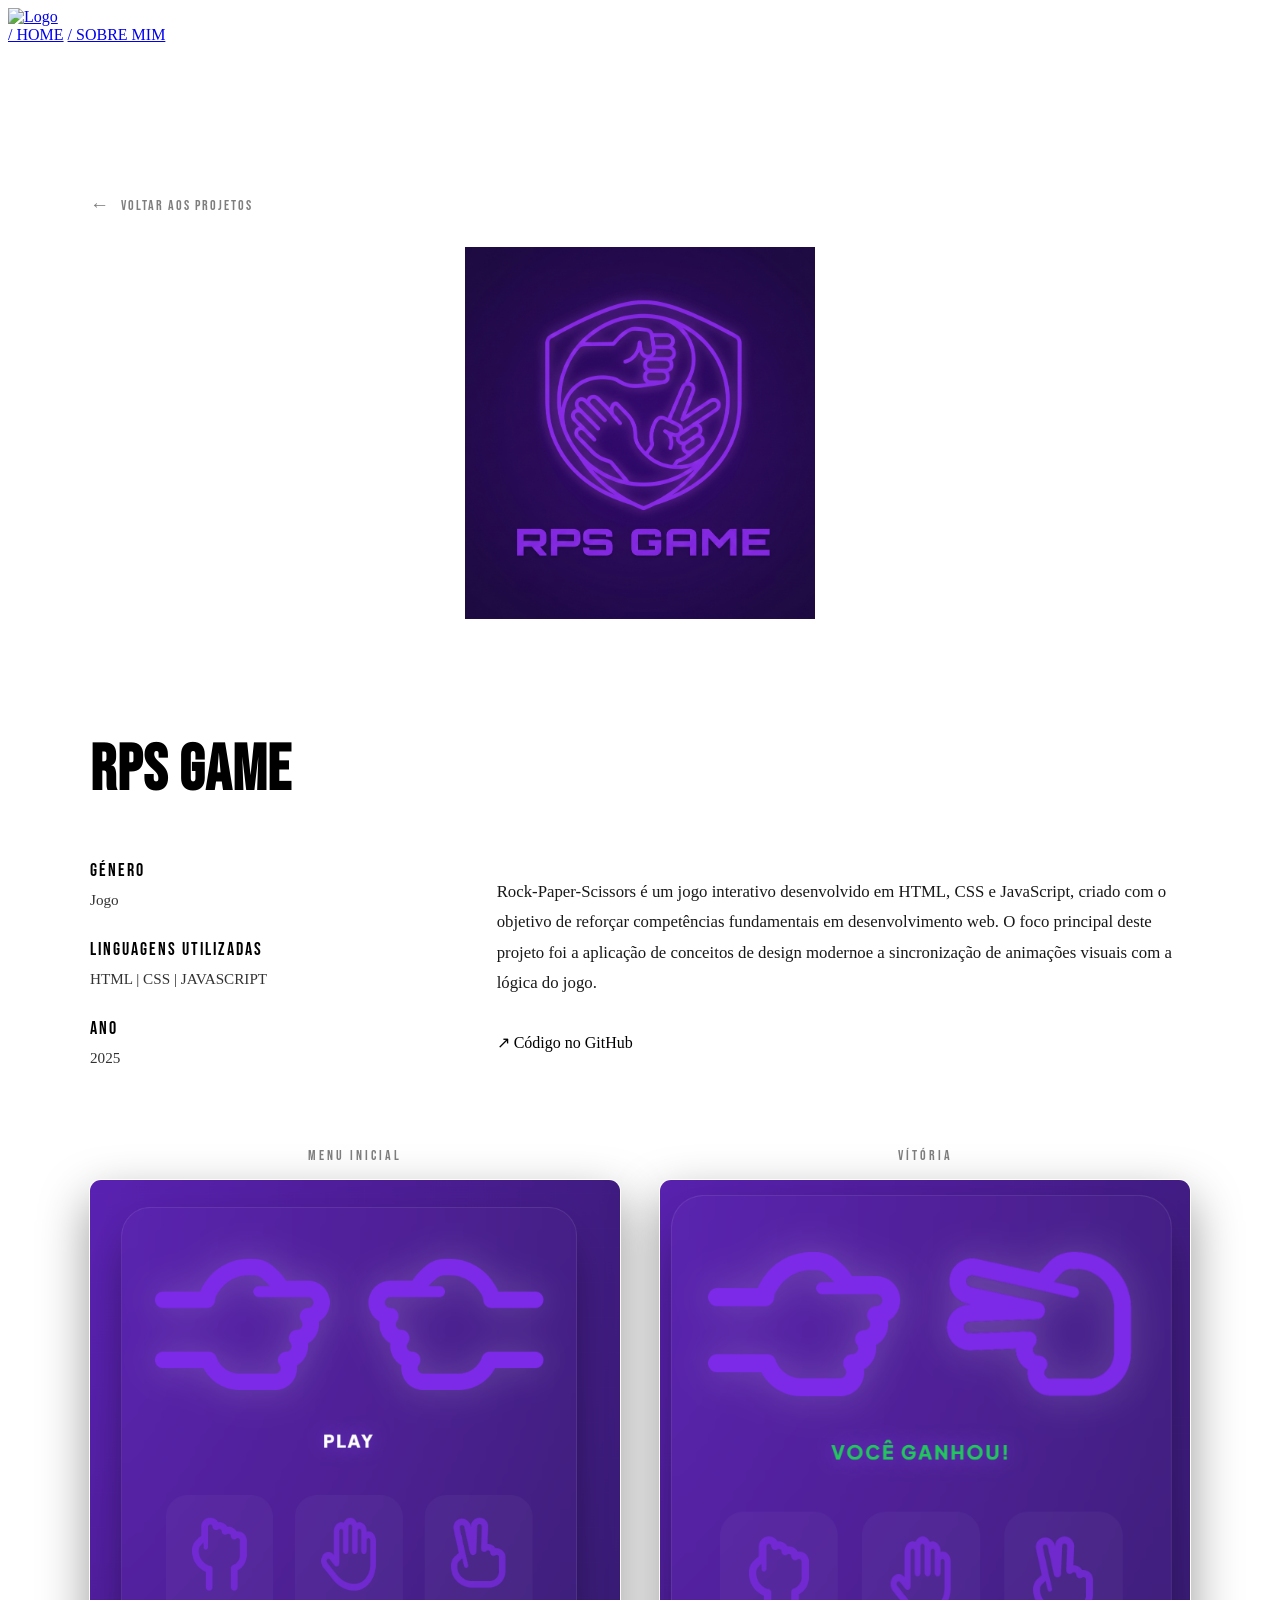
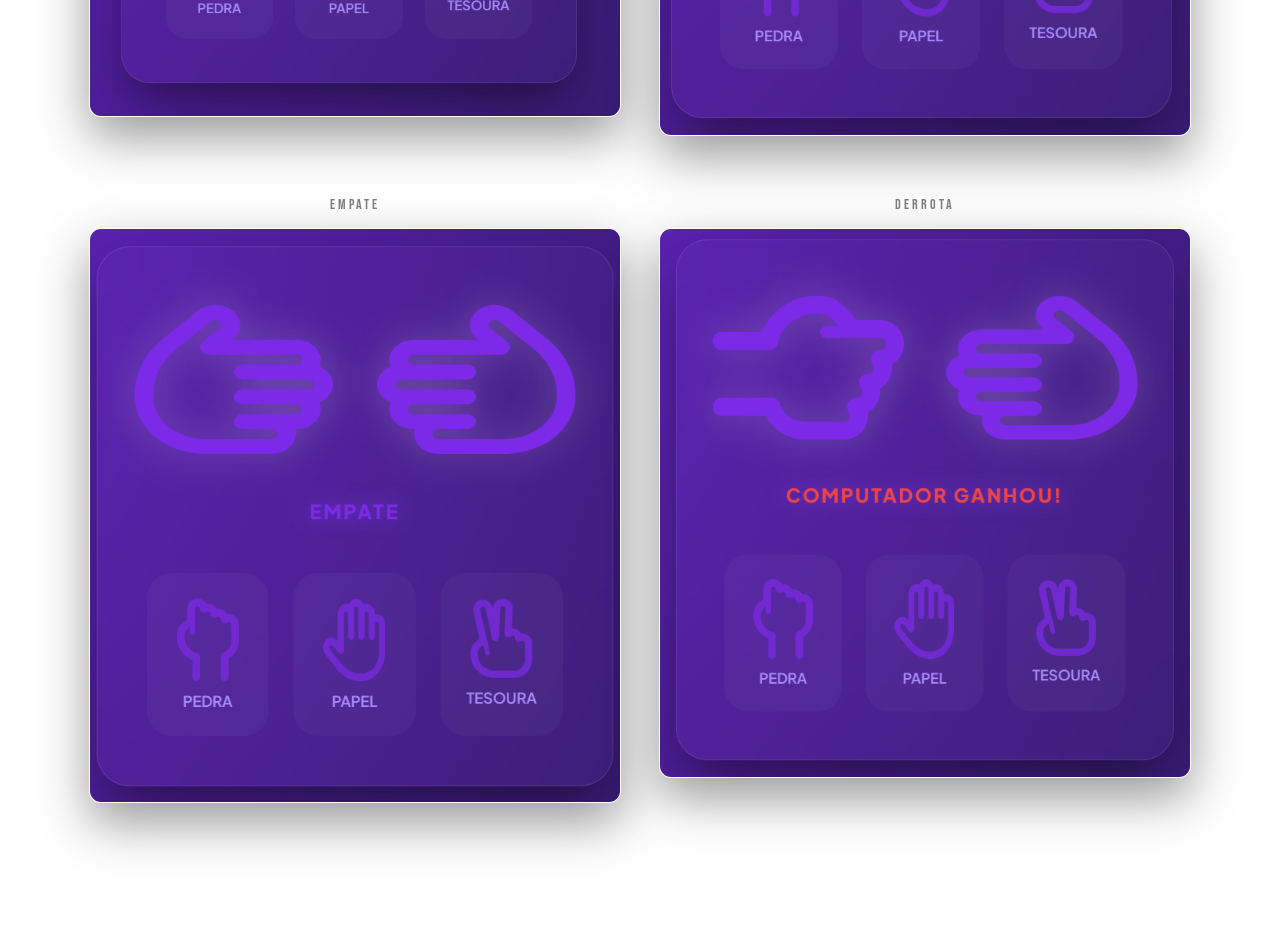
==== projeto_RPS.html @ 4027b19b "Adicionar o jogo Rock Paper Scissors" ====
<!doctype html>
<html lang="pt">
  <head>
    <meta charset="UTF-8" />
    <meta name="viewport" content="width=device-width, initial-scale=1.0" />
    <title>Projeto | Davide Cerqueira</title>
    <link
      rel="icon"
      type="imagens/LOGOOO-02.png"
      href="imagens/LOGOOO-02.png"
    />
    <link rel="stylesheet" href="css/global.css" />
    <link rel="stylesheet" href="css/projeto_RPS.css" />
    <link
      href="https://fonts.googleapis.com/css2?family=Bebas+Neue&family=Inter:wght@300;400;700&display=swap"
      rel="stylesheet"
    />
  </head>
  <body>
    <header class="main-header">
      <div class="logo-container">
        <a href="index.html">
          <img src="imagens/LOGOOO-02.png" alt="Logo" class="my-logo" />
        </a>
      </div>
      <nav class="nav-links">
        <a href="index.html">/ HOME</a>
        <a href="sobre_mim.html">/ SOBRE MIM</a>
      </nav>
    </header>

    <main class="project-detail-container">
      <div class="back-to-projects">
        <a href="projetos.html" class="back-link">
          <span class="arrow">←</span> VOLTAR AOS PROJETOS
        </a>
      </div>

      <section class="project-banner">
        <div class="banner-card">
          <img src="imagens/Logo RPS.png" alt="Logo do Projeto" />
        </div>
      </section>

      <section class="project-info">
        <h1 class="project-title">RPS Game</h1>
        <div class="title-line"></div>

        <div class="info-grid">
          <div class="info-column">
            <div class="info-item">
              <span class="label">GÉNERO</span>
              <span class="value">Jogo</span>
            </div>
            <div class="info-item">
              <span class="label">Linguagens Utilizadas</span>
              <span class="value">HTML | CSS | JAVASCRIPT</span>
            </div>
            <div class="info-item">
              <span class="label">ANO</span>
              <span class="value">2025</span>
            </div>
          </div>

          <div class="info-description">
            <p>
              Rock-Paper-Scissors é um jogo interativo desenvolvido em HTML, CSS
              e JavaScript, criado com o objetivo de reforçar competências
              fundamentais em desenvolvimento web. O foco principal deste
              projeto foi a aplicação de conceitos de design modernoe a
              sincronização de animações visuais com a lógica do jogo.
            </p>
            <a
              href="https://github.com/Gameiro1422/Projeto-2025"
              target="_blank"
              class="view-site-link"
              >↗ Código no GitHub</a
            >
          </div>
        </div>
      </section>

      <section class="project-gallery">
        <div class="gallery-item">
          <span class="gallery-label">Menu Inicial</span>
          <img src="imagens/Inicio.png" alt="Menu" class="gallery-img" />
        </div>

        <div class="gallery-item">
          <span class="gallery-label">Vítória</span>
          <img src="imagens/win.png" alt="Perfil" class="gallery-img" />
        </div>

        <div class="gallery-item">
          <span class="gallery-label">Empate</span>
          <img src="imagens/empate.png" alt="Perfil" class="gallery-img" />
        </div>

        <div class="gallery-item">
          <span class="gallery-label">Derrota</span>
          <img src="imagens/lose.png" alt="Perfil" class="gallery-img" />
        </div>
      </section>
    </main>
  </body>
</html>
---- css/projeto_RPS.css ----
/* =========================
   PROJETO - CONFIGURAÇÕES GLOBAIS
========================= */

.project-detail-container {
  width: 100%;
  display: flex;
  flex-direction: column;
  align-items: center;
  padding-top: 150px;
  background-color: var(--bg-dark);
}

/* =========================
   BOTÃO VOLTAR
========================= */

.back-to-projects {
  width: 100%;
  max-width: 1100px;
  padding: 0 40px;
  margin-bottom: 30px;
  display: flex;
  justify-content: flex-start;
}

.back-link {
  text-decoration: none;
  color: var(--text-white);
  font-family: "Bebas Neue", sans-serif;
  font-size: 0.9rem;
  letter-spacing: 2px;
  opacity: 0.5;
  display: flex;
  align-items: center;
  gap: 10px;
  transition: all 0.3s ease;
}

.back-link .arrow {
  font-size: 1.2rem;
  transition: transform 0.3s ease;
}

.back-link:hover {
  opacity: 1;
  color: var(--accent);
}

.back-link:hover .arrow {
  transform: translateX(-8px);
}

/* =========================
   1. BANNER PRINCIPAL (LOGO)
========================= */

.project-banner {
  width: 100%;
  max-width: 1100px;
  padding: 0 40px;
  margin-bottom: 60px;
  display: flex;
  justify-content: center;
}

.banner-card {
  width: 100%;
  background-color: transparent;
  display: flex;
  justify-content: center;
  align-items: center;
}

.banner-card img {
  width: 100%;
  max-width: 350px;
  height: auto;
  object-fit: contain;
}

/* =========================
   2. PROJECT INFO
========================= */

.project-info {
  width: 100%;
  max-width: 1100px;
  margin: 0 auto 80px;
  padding: 0 40px;
  text-align: left;
}

.project-title {
  font-family: "Bebas Neue", sans-serif;
  font-size: 4rem;
  letter-spacing: 1px;
  text-transform: uppercase;
  color: var(--text-white);
  margin-bottom: 10px;
}

.title-line {
  width: 100%;
  height: 1px;
  background-color: var(--text-white);
  opacity: 0.2;
  margin-bottom: 40px;
}

.info-grid {
  display: grid;
  grid-template-columns: 1fr 2fr;
  gap: 60px;
  align-items: start;
}

.info-column {
  display: flex;
  flex-direction: column;
  gap: 30px;
}

.info-item .label {
  display: block;
  font-family: "Bebas Neue", sans-serif;
  font-size: 1.1rem;
  color: var(--accent);
  letter-spacing: 2px;
  margin-bottom: 10px;
}

.info-item .value {
  font-size: 0.95rem;
  color: var(--text-white);
  opacity: 0.8;
}

.info-description p {
  font-size: 1.05rem;
  line-height: 1.8;
  color: var(--text-white);
  opacity: 0.9;
  margin-bottom: 35px;
}

.view-site-link {
  font-size: 1rem;
  color: var(--text-white);
  text-decoration: none;
  border-bottom: 1px solid var(--accent);
  padding-bottom: 5px;
  align-self: flex-start;
  transition: opacity 0.3s;
}

.view-site-link:hover {
  opacity: 0.6;
}

/* =========================
   3. GALERIA (DISPOSIÇÃO 2 A 2 COM TÍTULOS INDIVIDUAIS)
========================= */

.project-gallery {
  width: 100%;
  max-width: 1100px;
  display: grid;
  /* Define duas colunas fixas iguais */
  grid-template-columns: 1fr 1fr;
  gap: 60px 40px; /* Espaço entre linhas e colunas */
  padding: 0 40px 120px 40px;
  margin: 0 auto;
}

.gallery-item {
  display: flex;
  flex-direction: column;
  align-items: center;
  text-align: center;
  width: 100%;
}

.gallery-label {
  font-family: "Bebas Neue", sans-serif;
  font-size: 0.9rem;
  letter-spacing: 3px;
  margin-bottom: 15px;
  opacity: 0.5;
  text-transform: uppercase;
  color: var(--text-white);
}

.gallery-img {
  width: 100%;
  max-width: 100%;
  height: auto;
  border-radius: 12px;
  border: 1px solid rgba(255, 255, 255, 0.1);
  box-shadow: 0 20px 50px rgba(0, 0, 0, 0.4);
  transition: transform 0.5s cubic-bezier(0.165, 0.84, 0.44, 1);
}

.gallery-img:hover {
  transform: scale(1.03);
}

/* =========================
   4. RESPONSIVIDADE
========================= */

@media (max-width: 900px) {
  .project-gallery {
    grid-template-columns: 1fr; /* Passa para 1 coluna no telemóvel */
    gap: 50px;
  }

  .info-description p {
    text-align: justify;
    hyphens: auto;
  }

  .project-title {
    font-size: 3rem;
    text-align: center;
  }

  .info-grid {
    grid-template-columns: 1fr;
    gap: 40px;
  }

  .gallery-img {
    max-width: 100% !important;
  }
}
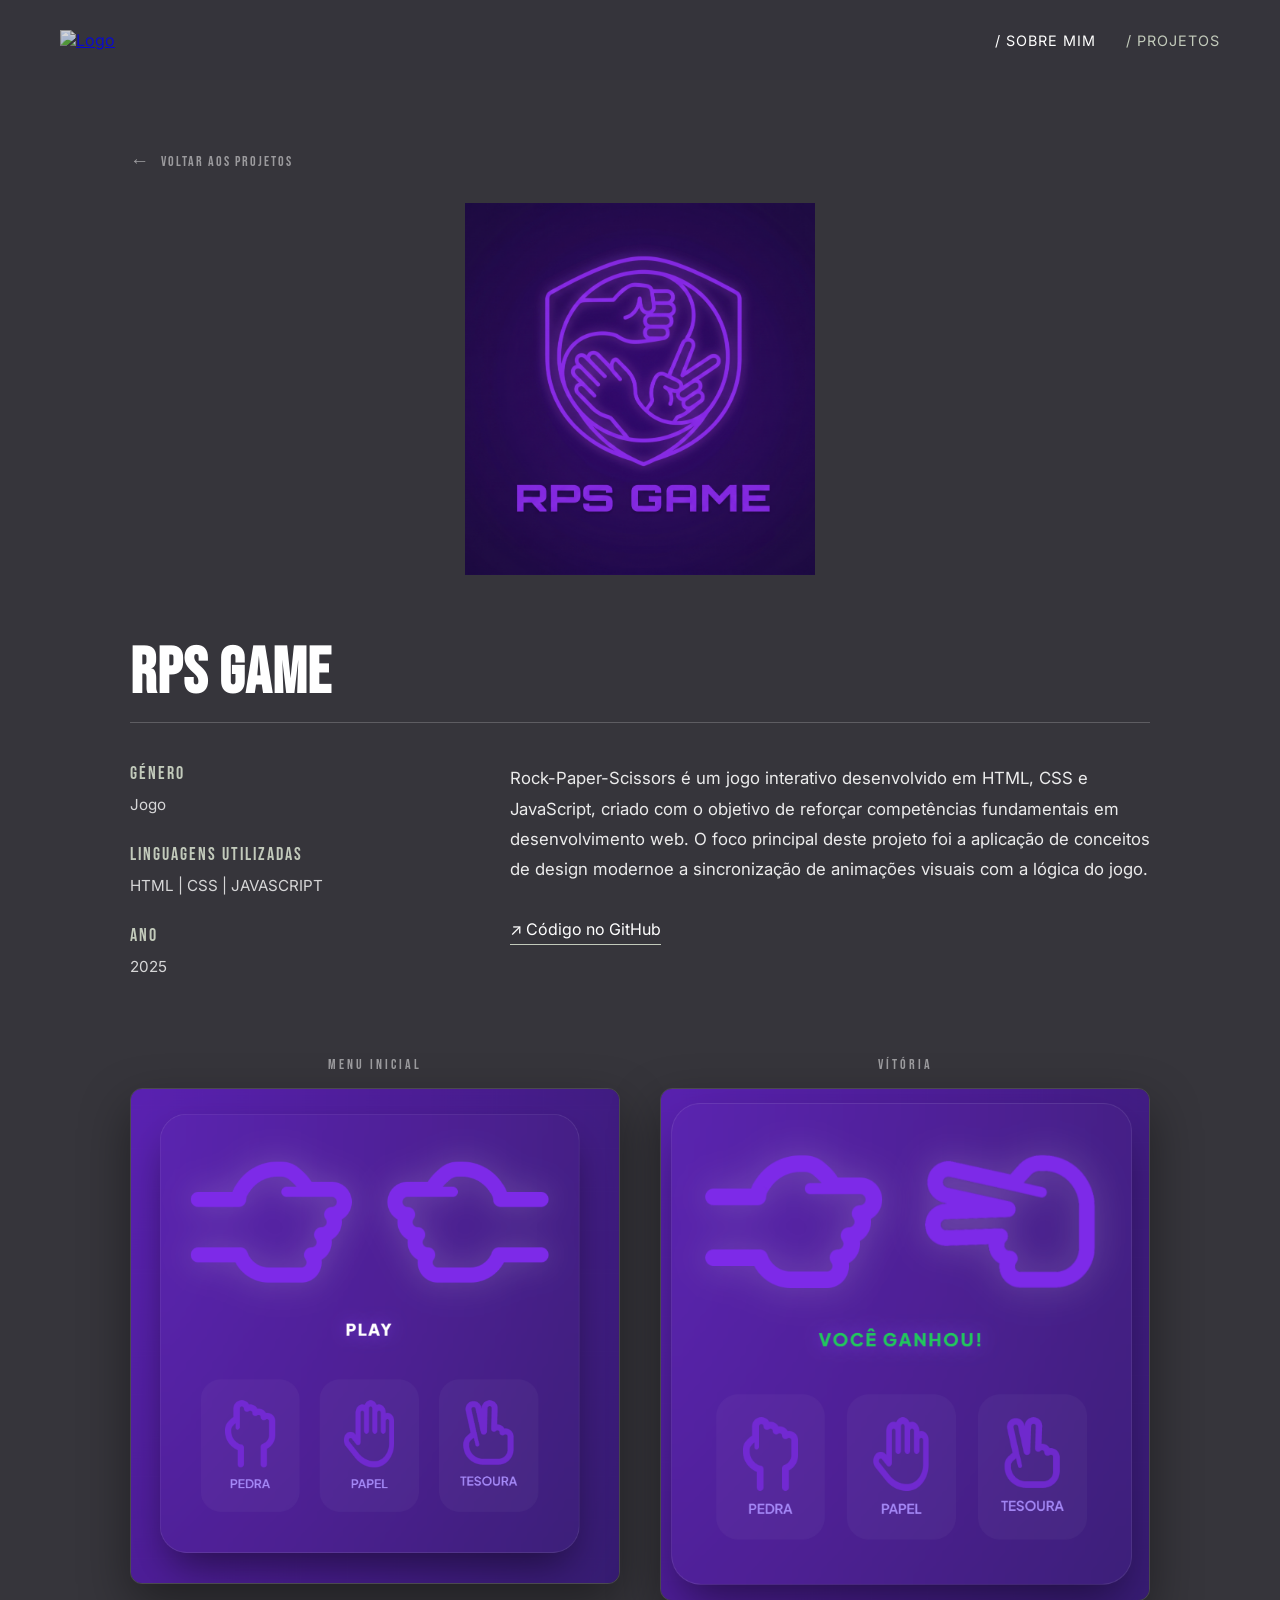
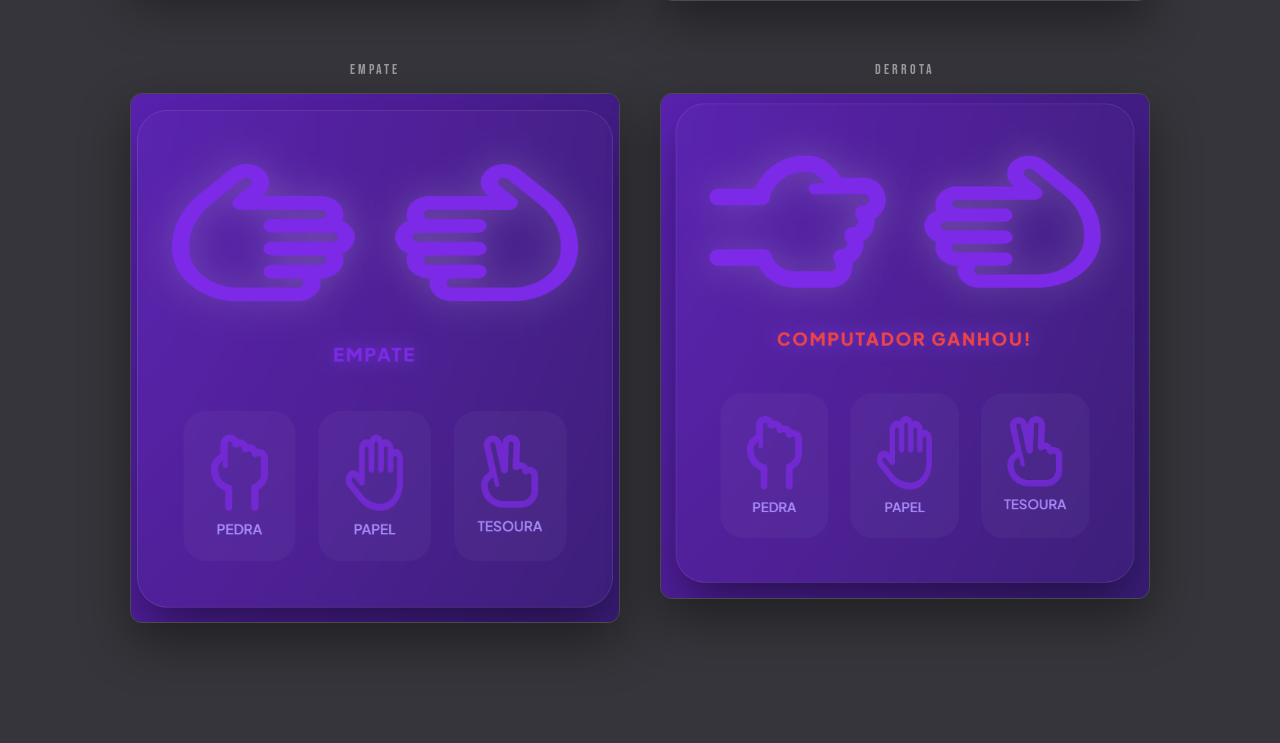
==== commit b105440c: "Adicição do projeto de design" ====
--- a/projeto_RPS.html
+++ b/projeto_RPS.html
@@ -24,21 +24,29 @@
         </a>
       </div>
       <nav class="nav-links">
-        <a href="index.html">/ HOME</a>
         <a href="sobre_mim.html">/ SOBRE MIM</a>
+        <div class="nav-dropdown">
+          <a href="projetos_web.html" class="dropdown-trigger active-link"
+            >/ PROJETOS</a
+          >
+          <div class="dropdown-menu">
+            <a href="projetos_web.html">/ WEB</a>
+            <a href="projetos_design.html">/ DESIGN</a>
+          </div>
+        </div>
       </nav>
     </header>
 
     <main class="project-detail-container">
       <div class="back-to-projects">
-        <a href="projetos.html" class="back-link">
+        <a href="projetos_web.html" class="back-link">
           <span class="arrow">←</span> VOLTAR AOS PROJETOS
         </a>
       </div>
 
       <section class="project-banner">
         <div class="banner-card">
-          <img src="imagens/Logo RPS.png" alt="Logo do Projeto" />
+          <img src="imagens/rps/Logo RPS.png" alt="Logo do Projeto" />
         </div>
       </section>
 
@@ -83,22 +91,22 @@
       <section class="project-gallery">
         <div class="gallery-item">
           <span class="gallery-label">Menu Inicial</span>
-          <img src="imagens/Inicio.png" alt="Menu" class="gallery-img" />
+          <img src="imagens/rps/Inicio.png" alt="Menu" class="gallery-img" />
         </div>
 
         <div class="gallery-item">
           <span class="gallery-label">Vítória</span>
-          <img src="imagens/win.png" alt="Perfil" class="gallery-img" />
+          <img src="imagens/rps/win.png" alt="Perfil" class="gallery-img" />
         </div>
 
         <div class="gallery-item">
           <span class="gallery-label">Empate</span>
-          <img src="imagens/empate.png" alt="Perfil" class="gallery-img" />
+          <img src="imagens/rps/empate.png" alt="Perfil" class="gallery-img" />
         </div>
 
         <div class="gallery-item">
           <span class="gallery-label">Derrota</span>
-          <img src="imagens/lose.png" alt="Perfil" class="gallery-img" />
+          <img src="imagens/rps/lose.png" alt="Perfil" class="gallery-img" />
         </div>
       </section>
     </main>
--- a/css/global.css
+++ b/css/global.css
@@ -0,0 +1,177 @@
+@import url("https://fonts.googleapis.com/css2?family=Bebas+Neue&family=Inter:wght@300;400;700&display=swap");
+
+/* =========================
+   Variáveis Globais
+========================= */
+:root {
+  --bg-dark: #36353b;
+  --accent: #c2cabb;
+  --text-white: #ffffff;
+}
+
+/* =========================
+   Reset Básico
+========================= */
+* {
+  margin: 0;
+  padding: 0;
+  box-sizing: border-box;
+}
+
+/* =========================
+   Base do Site
+========================= */
+body {
+  background-color: var(--bg-dark);
+  color: var(--text-white);
+  font-family: "Inter", sans-serif;
+  min-height: 100vh;
+  overflow-x: hidden;
+}
+
+/* =========================
+   Header Global
+========================= */
+.main-header {
+  position: fixed;
+  top: 0;
+  width: 100%;
+  padding: 30px 60px;
+  display: flex;
+  justify-content: space-between;
+  align-items: center;
+  background-color: rgba(54, 53, 59, 0.95);
+  backdrop-filter: blur(6px);
+  z-index: 100;
+}
+
+/* Logo */
+.my-logo {
+  height: 30px;
+  opacity: 0.8;
+  transition: opacity 0.3s ease;
+}
+
+.my-logo:hover {
+  opacity: 1;
+}
+
+/* =========================
+   Navegação
+========================= */
+.nav-links {
+  display: flex;
+  gap: 30px;
+  align-items: center;
+}
+
+.nav-links a {
+  color: var(--text-white);
+  text-decoration: none;
+  font-size: 0.9rem;
+  letter-spacing: 1px;
+  transition: color 0.3s ease;
+}
+
+.nav-links a:hover,
+.nav-links a.active-link {
+  color: var(--accent);
+}
+
+/* =========================
+   Botões Globais
+========================= */
+.button-outline {
+  display: inline-block;
+  border: 1px solid var(--text-white);
+  padding: 15px 45px;
+  color: var(--text-white);
+  text-decoration: none;
+  font-weight: 700;
+  letter-spacing: 1px;
+  transition: all 0.4s ease;
+}
+
+.button-outline:hover {
+  background-color: var(--text-white);
+  color: var(--bg-dark);
+}
+
+/* =========================
+   Responsividade Global
+========================= */
+@media (max-width: 768px) {
+  .main-header {
+    padding: 20px 30px;
+  }
+
+  .nav-links {
+    gap: 15px;
+  }
+
+  .nav-links a {
+    font-size: 0.85rem;
+  }
+}
+
+/* =========================
+   SUBMENU / DROPDOWN
+========================= */
+
+.nav-dropdown {
+  position: relative;
+  display: inline-block;
+}
+
+.dropdown-trigger {
+  cursor: pointer;
+}
+
+.dropdown-menu {
+  position: absolute;
+  top: 100%;
+  left: 0;
+  min-width: 140px;
+  background-color: rgba(54, 53, 59, 0.98);
+  border: 1px solid rgba(255, 255, 255, 0.08);
+  backdrop-filter: blur(10px);
+  padding: 12px 0;
+  display: flex;
+  flex-direction: column;
+  gap: 8px;
+  opacity: 0;
+  visibility: hidden;
+  transform: translateY(10px);
+  transition: all 0.3s ease;
+  z-index: 200;
+}
+
+/* Espaço invisível para o rato não perder o hover entre o link e o submenu */
+.dropdown-menu::before {
+  content: "";
+  position: absolute;
+  top: -15px;
+  left: 0;
+  width: 100%;
+  height: 15px;
+}
+
+.dropdown-menu a {
+  padding: 8px 20px;
+  font-size: 0.85rem;
+  letter-spacing: 1.5px;
+  white-space: nowrap;
+  display: block;
+}
+
+.dropdown-menu a:hover {
+  background-color: rgba(255, 255, 255, 0.05);
+  color: var(--accent);
+}
+
+/* Revelação ao passar o rato */
+.nav-dropdown:hover .dropdown-menu {
+  opacity: 1;
+  visibility: visible;
+  transform: translateY(0);
+}
--- a/css/projeto_RPS.css
+++ b/css/projeto_RPS.css
@@ -65,7 +65,7 @@
 }
 
 .banner-card {
-  width: 100%;
+  width: 80%;
   background-color: transparent;
   display: flex;
   justify-content: center;
